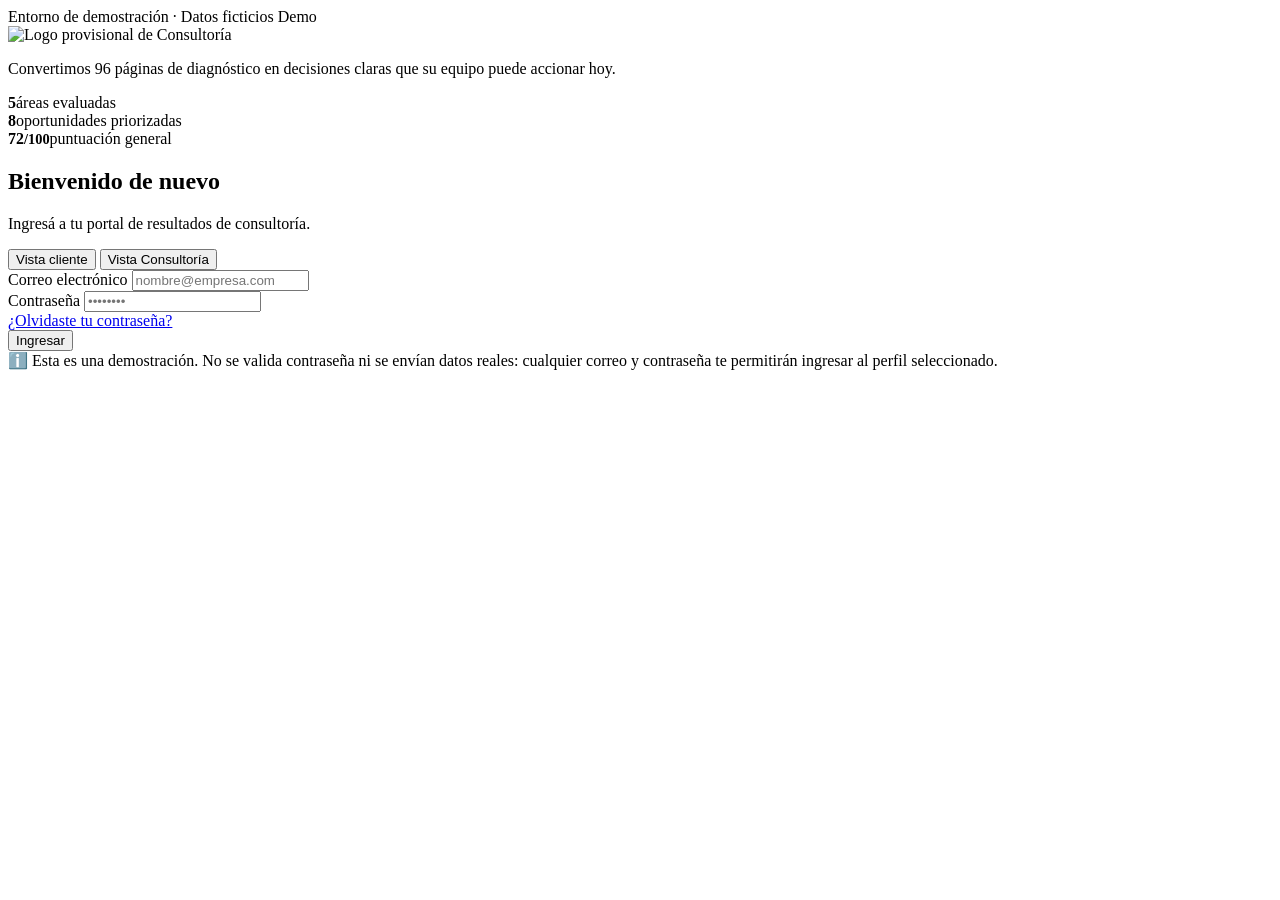
==== index.html @ 8a2e5fbb "Add files via upload" ====
<!DOCTYPE html>
<html lang="es">
<head>
<meta charset="UTF-8">
<meta name="viewport" content="width=device-width, initial-scale=1.0">
<title>Portal de Consultoría · Acceso</title>
<meta name="description" content="Prototipo de acceso al Portal de Consultoría">
<link rel="preconnect" href="https://fonts.googleapis.com">
<link href="https://fonts.googleapis.com/css2?family=Inter:wght@400;500;600;700&family=Manrope:wght@600;700;800&display=swap" rel="stylesheet">
<link rel="stylesheet" href="css/styles.css">
</head>
<body>

<span class="etiqueta-demo-header etiqueta-demo-flotante" role="status">
  <span class="visible-escritorio-badge">Entorno de demostración · Datos ficticios</span>
  <span class="visible-movil-badge">Demo</span>
</span>

<main class="pantalla-acceso">

  <section class="acceso-panel-marca" aria-hidden="false">
    <div class="acceso-marca-logo">
      <img src="assets/logo.svg" alt="Logo provisional de Consultoría">
    </div>

    <p class="acceso-frase">
      Convertimos <span>96 páginas</span> de diagnóstico en decisiones claras que su equipo puede accionar hoy.
    </p>

    <div class="acceso-lista-valores">
      <div><strong>5</strong>áreas evaluadas</div>
      <div><strong>8</strong>oportunidades priorizadas</div>
      <div><strong>72<span style="font-size:0.9rem">/100</span></strong>puntuación general</div>
    </div>
  </section>

  <section class="acceso-panel-formulario">
    <div class="tarjeta-login">
      <h1>Bienvenido de nuevo</h1>
      <p class="subtitulo">Ingresá a tu portal de resultados de consultoría.</p>

      <div class="selector-perfil" role="tablist" aria-label="Seleccionar tipo de acceso">
        <button type="button" id="btn-perfil-cliente" class="activo" role="tab" aria-selected="true">Vista cliente</button>
        <button type="button" id="btn-perfil-admin" role="tab" aria-selected="false">Vista Consultoría</button>
      </div>

      <div id="mensaje-error" class="mensaje-error oculto" role="alert"></div>

      <form id="form-login" novalidate>
        <div class="campo">
          <label for="correo">Correo electrónico</label>
          <input type="email" id="correo" name="correo" placeholder="nombre@empresa.com" autocomplete="username">
        </div>
        <div class="campo">
          <label for="clave">Contraseña</label>
          <input type="password" id="clave" name="clave" placeholder="••••••••" autocomplete="current-password">
        </div>

        <div class="fila-entre">
          <span></span>
          <a href="#" class="enlace-sutil" id="enlace-olvido">¿Olvidaste tu contraseña?</a>
        </div>

        <button type="submit" class="boton boton-primario" id="btn-ingresar">Ingresar</button>
      </form>

      <div class="aviso-demo">
        <span aria-hidden="true">ℹ️</span>
        <span>Esta es una demostración. No se valida contraseña ni se envían datos reales: cualquier correo y contraseña te permitirán ingresar al perfil seleccionado.</span>
      </div>
    </div>
  </section>

</main>

<script src="js/datos-demo.js"></script>
<script src="js/servicios.js"></script>
<script src="js/utilidades.js"></script>
<script src="js/login.js"></script>
</body>
</html>
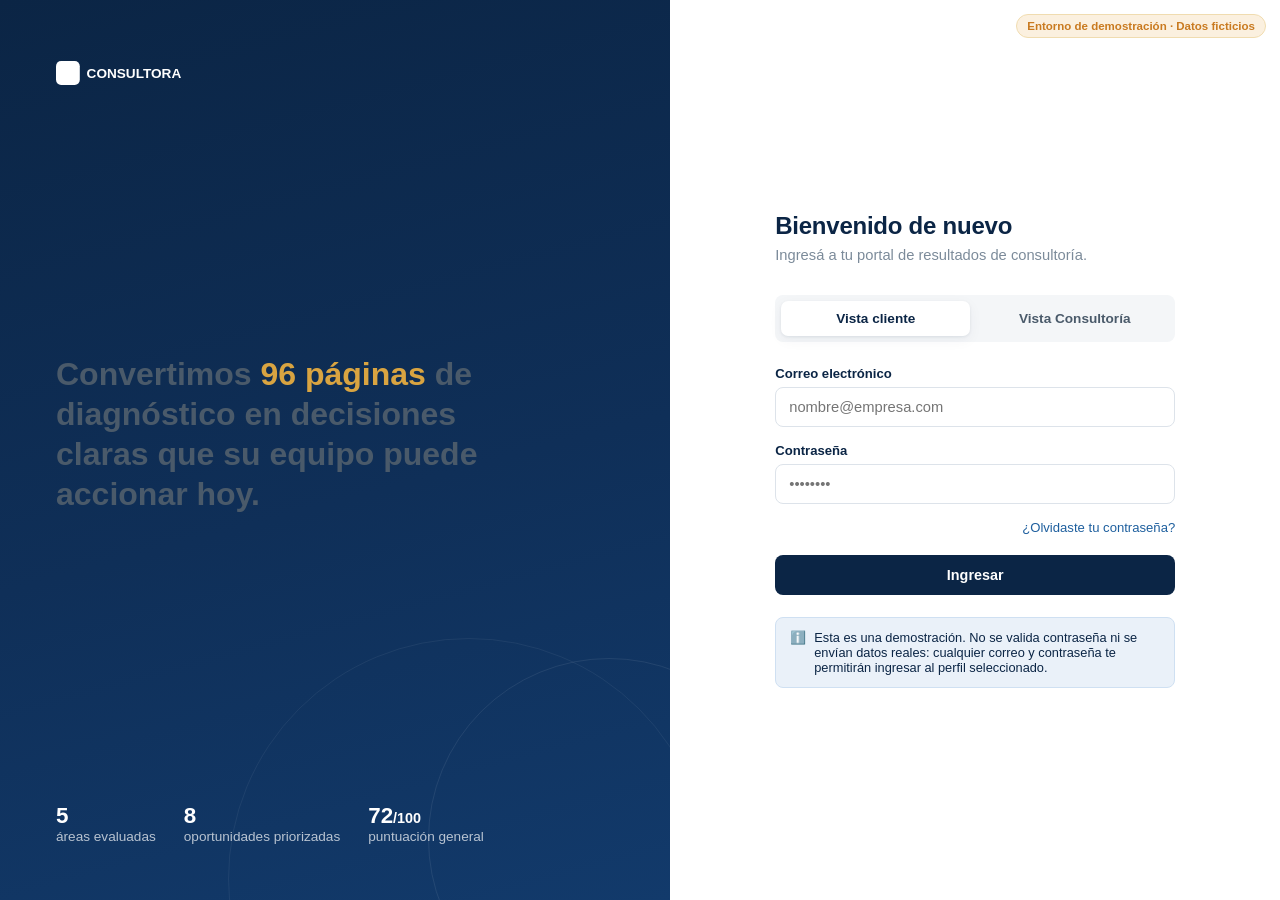
==== commit 046504c0: "Add files via upload" ====
--- a/index.html
+++ b/index.html
@@ -7,7 +7,7 @@
 <meta name="description" content="Prototipo de acceso al Portal de Consultoría">
 <link rel="preconnect" href="https://fonts.googleapis.com">
 <link href="https://fonts.googleapis.com/css2?family=Inter:wght@400;500;600;700&family=Manrope:wght@600;700;800&display=swap" rel="stylesheet">
-<link rel="stylesheet" href="css/styles.css">
+<link rel="stylesheet" href="styles.css">
 </head>
 <body>
 
@@ -20,7 +20,7 @@
 
   <section class="acceso-panel-marca" aria-hidden="false">
     <div class="acceso-marca-logo">
-      <img src="assets/logo.svg" alt="Logo provisional de Consultoría">
+      <img src="logo.svg" alt="Logo provisional de Consultoría">
     </div>
 
     <p class="acceso-frase">
@@ -73,9 +73,9 @@
 
 </main>
 
-<script src="js/datos-demo.js"></script>
-<script src="js/servicios.js"></script>
-<script src="js/utilidades.js"></script>
-<script src="js/login.js"></script>
+<script src="datos-demo.js"></script>
+<script src="servicios.js"></script>
+<script src="utilidades.js"></script>
+<script src="login.js"></script>
 </body>
 </html>
--- a/styles.css
+++ b/styles.css
@@ -0,0 +1,560 @@
+/* ==================================================================
+   PORTAL DE CONSULTORÍA — SISTEMA DE DISEÑO
+   Paleta: azul corporativo oscuro + azul medio + verdes/ámbar/rojo
+   de estado. Tipografía: Manrope (títulos y datos, tipo "instrumento
+   de panel") + Inter (texto general).
+   ================================================================== */
+
+:root {
+  /* Color */
+  --azul-oscuro: #0B2545;
+  --azul-oscuro-2: #0F2F58;
+  --azul-medio: #1E5F9E;
+  --azul-medio-suave: #EAF1F9;
+  --blanco: #FFFFFF;
+  --gris-fondo: #F4F6F8;
+  --gris-borde: #DDE3EA;
+  --gris-texto: #4A5A6A;
+  --gris-texto-suave: #7C8B9A;
+  --verde: #1E8A5F;
+  --verde-fondo: #E7F5EE;
+  --ambar: #C97A20;
+  --ambar-fondo: #FBF0DF;
+  --rojo: #B23A2E;
+  --rojo-fondo: #FBE9E7;
+  --dorado-acento: #D9A441;
+
+  /* Tipografía */
+  --f-display: 'Manrope', 'Segoe UI', sans-serif;
+  --f-texto: 'Inter', 'Segoe UI', sans-serif;
+  --f-datos: 'Manrope', 'Segoe UI', sans-serif;
+
+  /* Layout */
+  --ancho-sidebar: 260px;
+  --alto-header: 68px;
+  --radio: 12px;
+  --radio-chico: 8px;
+  --sombra: 0 1px 3px rgba(11, 37, 69, 0.08), 0 4px 14px rgba(11, 37, 69, 0.05);
+  --sombra-media: 0 8px 24px rgba(11, 37, 69, 0.12);
+  --transicion: 160ms ease;
+}
+
+* { box-sizing: border-box; }
+
+html { scroll-behavior: smooth; }
+
+body {
+  margin: 0;
+  font-family: var(--f-texto);
+  background: var(--gris-fondo);
+  color: var(--azul-oscuro);
+  -webkit-font-smoothing: antialiased;
+}
+
+h1, h2, h3, h4 {
+  font-family: var(--f-display);
+  color: var(--azul-oscuro);
+  margin: 0 0 0.4em 0;
+  letter-spacing: -0.01em;
+}
+
+p { line-height: 1.55; color: var(--gris-texto); margin: 0 0 0.8em 0; }
+
+a { color: var(--azul-medio); }
+
+.dato-cifra { font-family: var(--f-datos); font-variant-numeric: tabular-nums; }
+
+/* Foco visible por teclado */
+a:focus-visible,
+button:focus-visible,
+input:focus-visible,
+select:focus-visible,
+textarea:focus-visible,
+[tabindex]:focus-visible {
+  outline: 3px solid var(--dorado-acento);
+  outline-offset: 2px;
+}
+
+::selection { background: var(--azul-medio); color: var(--blanco); }
+
+/* ==================================================================
+   UTILIDADES
+   ================================================================== */
+.oculto { display: none !important; }
+.solo-lector {
+  position: absolute; width: 1px; height: 1px; padding: 0; margin: -1px;
+  overflow: hidden; clip: rect(0,0,0,0); white-space: nowrap; border: 0;
+}
+.contenedor-vacio {
+  padding: 48px 24px; text-align: center; color: var(--gris-texto-suave);
+  border: 1.5px dashed var(--gris-borde); border-radius: var(--radio);
+  background: var(--blanco);
+}
+.contenedor-vacio svg { margin-bottom: 12px; opacity: 0.6; }
+
+/* ==================================================================
+   ETIQUETA GLOBAL "ENTORNO DE DEMOSTRACIÓN"
+   ================================================================== */
+.etiqueta-demo-header {
+  display: inline-flex; align-items: center; gap: 5px;
+  background: var(--ambar-fondo); color: var(--ambar);
+  border: 1px solid #f0dcb0; font-weight: 700; font-size: 0.72rem;
+  padding: 5px 10px; border-radius: 999px; white-space: nowrap;
+}
+.etiqueta-demo-flotante {
+  position: fixed; top: 14px; right: 14px; z-index: 70;
+}
+.visible-movil-badge { display: none; }
+@media (max-width: 760px) {
+  .visible-escritorio-badge { display: none; }
+  .visible-movil-badge { display: inline; }
+  .etiqueta-demo-header { font-size: 0.66rem; padding: 4px 8px; }
+  .etiqueta-demo-flotante { top: 10px; right: 10px; }
+}
+
+/* ==================================================================
+   PANTALLA DE ACCESO (index.html)
+   ================================================================== */
+.pantalla-acceso {
+  min-height: 100vh;
+  display: grid;
+  grid-template-columns: 1.1fr 1fr;
+  background: var(--azul-oscuro);
+}
+
+.acceso-panel-marca {
+  background: linear-gradient(165deg, var(--azul-oscuro) 0%, var(--azul-oscuro-2) 55%, #123A6B 100%);
+  color: var(--blanco);
+  display: flex;
+  flex-direction: column;
+  justify-content: space-between;
+  padding: 56px;
+  position: relative;
+  overflow: hidden;
+}
+
+.acceso-panel-marca::after {
+  content: '';
+  position: absolute;
+  right: -120px; bottom: -120px;
+  width: 360px; height: 360px;
+  border-radius: 50%;
+  border: 1px solid rgba(255,255,255,0.08);
+}
+.acceso-panel-marca::before {
+  content: '';
+  position: absolute;
+  right: -40px; bottom: -220px;
+  width: 480px; height: 480px;
+  border-radius: 50%;
+  border: 1px solid rgba(255,255,255,0.06);
+}
+
+.acceso-marca-logo { display: flex; align-items: center; gap: 12px; }
+.acceso-marca-logo img { height: 34px; filter: brightness(0) invert(1); }
+
+.acceso-frase {
+  font-family: var(--f-display);
+  font-size: 2rem;
+  font-weight: 700;
+  max-width: 460px;
+  line-height: 1.25;
+  position: relative;
+  z-index: 1;
+}
+.acceso-frase span { color: var(--dorado-acento); }
+
+.acceso-lista-valores {
+  display: flex; gap: 28px; flex-wrap: wrap;
+  position: relative; z-index: 1;
+}
+.acceso-lista-valores div { font-size: 0.85rem; color: rgba(255,255,255,0.7); }
+.acceso-lista-valores strong { display: block; font-family: var(--f-datos); font-size: 1.4rem; color: var(--blanco); }
+
+.acceso-panel-formulario {
+  background: var(--blanco);
+  display: flex;
+  align-items: center;
+  justify-content: center;
+  padding: 40px 24px;
+}
+
+.tarjeta-login {
+  width: 100%;
+  max-width: 400px;
+}
+
+.tarjeta-login h1 { font-size: 1.5rem; margin-bottom: 4px; }
+.tarjeta-login .subtitulo { color: var(--gris-texto-suave); font-size: 0.92rem; margin-bottom: 28px; }
+
+.selector-perfil {
+  display: grid;
+  grid-template-columns: 1fr 1fr;
+  gap: 10px;
+  margin-bottom: 24px;
+  background: var(--gris-fondo);
+  padding: 6px;
+  border-radius: var(--radio-chico);
+}
+.selector-perfil button {
+  border: none; background: transparent; padding: 10px 8px;
+  border-radius: 7px; font-family: var(--f-texto); font-weight: 600;
+  font-size: 0.85rem; color: var(--gris-texto); cursor: pointer;
+  transition: all var(--transicion);
+}
+.selector-perfil button.activo {
+  background: var(--blanco); color: var(--azul-oscuro); box-shadow: var(--sombra);
+}
+
+.campo { margin-bottom: 16px; }
+.campo label {
+  display: block; font-size: 0.82rem; font-weight: 600; color: var(--azul-oscuro);
+  margin-bottom: 6px;
+}
+.campo input, .campo select, .campo textarea {
+  width: 100%; padding: 11px 13px; border-radius: var(--radio-chico);
+  border: 1.5px solid var(--gris-borde); font-family: var(--f-texto);
+  font-size: 0.92rem; background: var(--blanco); color: var(--azul-oscuro);
+  transition: border-color var(--transicion);
+}
+.campo input:focus, .campo select:focus, .campo textarea:focus {
+  border-color: var(--azul-medio); outline: none;
+}
+.campo .ayuda { font-size: 0.78rem; color: var(--gris-texto-suave); margin-top: 4px; }
+
+.fila-entre { display: flex; justify-content: space-between; align-items: center; margin: 4px 0 20px; }
+.enlace-sutil { font-size: 0.82rem; color: var(--azul-medio); text-decoration: none; }
+.enlace-sutil:hover { text-decoration: underline; }
+
+.boton {
+  display: inline-flex; align-items: center; justify-content: center; gap: 8px;
+  font-family: var(--f-texto); font-weight: 700; font-size: 0.9rem;
+  padding: 12px 20px; border-radius: var(--radio-chico); border: none;
+  cursor: pointer; transition: transform var(--transicion), box-shadow var(--transicion), background var(--transicion);
+}
+.boton:active { transform: translateY(1px); }
+.boton-primario { background: var(--azul-oscuro); color: var(--blanco); width: 100%; }
+.boton-primario:hover { background: var(--azul-medio); }
+.boton-secundario { background: var(--blanco); color: var(--azul-oscuro); border: 1.5px solid var(--gris-borde); }
+.boton-secundario:hover { border-color: var(--azul-medio); color: var(--azul-medio); }
+.boton-destacado { background: var(--dorado-acento); color: var(--azul-oscuro); }
+.boton-destacado:hover { filter: brightness(1.06); }
+.boton-texto { background: transparent; color: var(--azul-medio); padding: 8px 4px; }
+.boton-peligro { background: var(--rojo); color: var(--blanco); }
+.boton:disabled { opacity: 0.55; cursor: not-allowed; }
+
+.aviso-demo {
+  margin-top: 22px; padding: 12px 14px; border-radius: var(--radio-chico);
+  background: var(--azul-medio-suave); color: var(--azul-oscuro);
+  font-size: 0.8rem; display: flex; gap: 8px; align-items: flex-start;
+  border: 1px solid #cfe0f2;
+}
+
+.mensaje-error {
+  background: var(--rojo-fondo); color: var(--rojo); border: 1px solid #f0c9c4;
+  padding: 10px 12px; border-radius: var(--radio-chico); font-size: 0.84rem;
+  margin-bottom: 16px;
+}
+
+/* ==================================================================
+   LAYOUT DE APLICACIÓN (cliente.html / administracion.html)
+   ================================================================== */
+.app-shell { display: flex; min-height: 100vh; }
+
+.sidebar {
+  width: var(--ancho-sidebar);
+  background: var(--azul-oscuro);
+  color: rgba(255,255,255,0.85);
+  position: fixed; top: 0; left: 0; bottom: 0;
+  display: flex; flex-direction: column;
+  z-index: 40;
+  transition: transform var(--transicion);
+}
+
+.sidebar-marca {
+  display: flex; align-items: center; gap: 10px;
+  padding: 20px 22px; border-bottom: 1px solid rgba(255,255,255,0.08);
+}
+.sidebar-marca img { height: 26px; filter: brightness(0) invert(1); }
+.sidebar-marca span { font-family: var(--f-display); font-weight: 800; font-size: 0.95rem; color: var(--blanco); }
+
+.sidebar-nav { flex: 1; overflow-y: auto; padding: 14px 12px; }
+.sidebar-nav a {
+  display: flex; align-items: center; gap: 12px;
+  padding: 10px 12px; border-radius: 8px; text-decoration: none;
+  color: rgba(255,255,255,0.72); font-size: 0.88rem; font-weight: 600;
+  margin-bottom: 2px; transition: background var(--transicion), color var(--transicion);
+}
+.sidebar-nav a svg { flex-shrink: 0; opacity: 0.85; }
+.sidebar-nav a:hover { background: rgba(255,255,255,0.06); color: var(--blanco); }
+.sidebar-nav a.activo { background: rgba(255,255,255,0.12); color: var(--blanco); }
+.sidebar-nav a.activo svg { opacity: 1; }
+
+.sidebar-pie {
+  padding: 16px 22px; border-top: 1px solid rgba(255,255,255,0.08);
+  font-size: 0.76rem; color: rgba(255,255,255,0.45);
+}
+.sidebar-pie button { color: rgba(255,255,255,0.7); background: none; border: none; cursor: pointer; font-size: 0.78rem; font-weight: 700; padding: 0; }
+.sidebar-pie button:hover { color: var(--blanco); }
+
+.area-principal {
+  margin-left: var(--ancho-sidebar);
+  flex: 1;
+  min-width: 0;
+  display: flex;
+  flex-direction: column;
+}
+
+.header-superior {
+  height: var(--alto-header);
+  background: var(--blanco);
+  border-bottom: 1px solid var(--gris-borde);
+  display: flex; align-items: center; justify-content: space-between;
+  padding: 0 26px;
+  position: sticky; top: 0; z-index: 30;
+}
+
+.header-contexto { display: flex; align-items: center; gap: 10px; font-size: 0.86rem; color: var(--gris-texto); }
+.header-contexto strong { color: var(--azul-oscuro); }
+.header-contexto .separador { color: var(--gris-borde); }
+
+.boton-menu-movil {
+  display: none; background: none; border: none; cursor: pointer;
+  color: var(--azul-oscuro); padding: 6px;
+}
+
+.header-acciones { display: flex; align-items: center; gap: 18px; }
+.boton-icono {
+  position: relative; background: none; border: none; cursor: pointer;
+  color: var(--gris-texto); padding: 6px; border-radius: 8px;
+  display: flex; transition: background var(--transicion);
+}
+.boton-icono:hover { background: var(--gris-fondo); color: var(--azul-oscuro); }
+.punto-notificacion {
+  position: absolute; top: 2px; right: 2px; width: 8px; height: 8px;
+  border-radius: 50%; background: var(--rojo); border: 2px solid var(--blanco);
+}
+
+.usuario-chip { display: flex; align-items: center; gap: 10px; }
+.usuario-avatar {
+  width: 34px; height: 34px; border-radius: 50%; background: var(--azul-medio-suave);
+  color: var(--azul-oscuro); display: flex; align-items: center; justify-content: center;
+  font-weight: 800; font-size: 0.85rem; font-family: var(--f-display);
+}
+.usuario-nombre { font-size: 0.85rem; font-weight: 700; color: var(--azul-oscuro); line-height: 1.1; }
+.usuario-cargo { font-size: 0.74rem; color: var(--gris-texto-suave); }
+
+.contenido-pagina { padding: 26px; max-width: 1280px; width: 100%; margin: 0 auto; }
+
+.fondo-superposicion {
+  display: none; position: fixed; inset: 0; background: rgba(11,37,69,0.45); z-index: 35;
+}
+
+/* ==================================================================
+   ENCABEZADOS DE SECCIÓN Y TARJETAS
+   ================================================================== */
+.encabezado-seccion {
+  display: flex; justify-content: space-between; align-items: flex-end;
+  flex-wrap: wrap; gap: 12px; margin-bottom: 20px;
+}
+.encabezado-seccion .eyebrow {
+  text-transform: uppercase; letter-spacing: 0.08em; font-size: 0.72rem;
+  font-weight: 800; color: var(--azul-medio); margin-bottom: 4px; display: block;
+}
+.encabezado-seccion h1 { font-size: 1.5rem; }
+.encabezado-seccion p { margin: 0; font-size: 0.88rem; }
+
+.tarjeta {
+  background: var(--blanco); border: 1px solid var(--gris-borde);
+  border-radius: var(--radio); box-shadow: var(--sombra);
+  padding: 22px;
+}
+
+.grid-tarjetas { display: grid; gap: 16px; }
+.grid-2 { grid-template-columns: repeat(2, 1fr); }
+.grid-3 { grid-template-columns: repeat(3, 1fr); }
+.grid-4 { grid-template-columns: repeat(4, 1fr); }
+
+/* Panel KPI estilo "instrumento" con tipografía tabular */
+.panel-kpi {
+  background: var(--blanco); border: 1px solid var(--gris-borde);
+  border-radius: var(--radio); padding: 18px 20px; box-shadow: var(--sombra);
+  display: flex; flex-direction: column; gap: 6px; position: relative;
+  border-top: 3px solid var(--azul-medio);
+}
+.panel-kpi.tono-verde { border-top-color: var(--verde); }
+.panel-kpi.tono-ambar { border-top-color: var(--ambar); }
+.panel-kpi.tono-rojo { border-top-color: var(--rojo); }
+.panel-kpi .etiqueta { font-size: 0.76rem; color: var(--gris-texto-suave); font-weight: 700; text-transform: uppercase; letter-spacing: 0.04em; }
+.panel-kpi .valor { font-family: var(--f-datos); font-size: 2.1rem; font-weight: 800; color: var(--azul-oscuro); font-variant-numeric: tabular-nums; }
+.panel-kpi .detalle { font-size: 0.78rem; color: var(--gris-texto-suave); }
+
+/* Etiquetas de estado */
+.etiqueta-estado {
+  display: inline-flex; align-items: center; gap: 6px;
+  padding: 4px 10px; border-radius: 999px; font-size: 0.74rem;
+  font-weight: 700; white-space: nowrap;
+}
+.etiqueta-estado::before { content: ''; width: 6px; height: 6px; border-radius: 50%; background: currentColor; }
+.estado-positivo { background: var(--verde-fondo); color: var(--verde); }
+.estado-alerta { background: var(--ambar-fondo); color: var(--ambar); }
+.estado-critico { background: var(--rojo-fondo); color: var(--rojo); }
+.estado-neutro { background: var(--gris-fondo); color: var(--gris-texto); }
+.estado-info { background: var(--azul-medio-suave); color: var(--azul-medio); }
+
+/* Barra de progreso */
+.barra-progreso {
+  width: 100%; height: 8px; background: var(--gris-fondo); border-radius: 99px; overflow: hidden;
+}
+.barra-progreso > span { display: block; height: 100%; background: var(--azul-medio); border-radius: 99px; transition: width 400ms ease; }
+.barra-progreso.completa > span { background: var(--verde); }
+.barra-progreso.bloqueada > span { background: var(--rojo); }
+
+/* Chips de prioridad */
+.chip-prioridad { padding: 3px 9px; border-radius: 6px; font-size: 0.72rem; font-weight: 700; }
+.prioridad-alta, .prioridad-accion-inmediata { background: var(--rojo-fondo); color: var(--rojo); }
+.prioridad-media, .prioridad-proyecto-prioritario { background: var(--ambar-fondo); color: var(--ambar); }
+.prioridad-baja, .prioridad-mejora-futura { background: var(--gris-fondo); color: var(--gris-texto); }
+.prioridad-mejora-rapida { background: var(--azul-medio-suave); color: var(--azul-medio); }
+
+/* ==================================================================
+   FILTROS
+   ================================================================== */
+.barra-filtros {
+  display: flex; gap: 10px; flex-wrap: wrap; align-items: center;
+  background: var(--blanco); border: 1px solid var(--gris-borde);
+  border-radius: var(--radio); padding: 14px 16px; margin-bottom: 20px;
+}
+.barra-filtros select, .barra-filtros input[type="search"] {
+  padding: 8px 12px; border-radius: 8px; border: 1.5px solid var(--gris-borde);
+  font-family: var(--f-texto); font-size: 0.84rem; background: var(--gris-fondo);
+  color: var(--azul-oscuro);
+}
+.barra-filtros label { font-size: 0.78rem; font-weight: 700; color: var(--gris-texto-suave); margin-right: -4px; }
+.barra-filtros .grupo-filtro { display: flex; align-items: center; gap: 6px; }
+.conmutador-vista { margin-left: auto; display: flex; gap: 4px; background: var(--gris-fondo); padding: 4px; border-radius: 8px; }
+.conmutador-vista button { border: none; background: transparent; padding: 6px 12px; border-radius: 6px; cursor: pointer; font-size: 0.8rem; font-weight: 700; color: var(--gris-texto); }
+.conmutador-vista button.activo { background: var(--blanco); color: var(--azul-oscuro); box-shadow: var(--sombra); }
+
+/* ==================================================================
+   TARJETAS DE FORTALEZA / OPORTUNIDAD / DOCUMENTO
+   ================================================================== */
+.tarjeta-item { display: flex; flex-direction: column; gap: 10px; }
+.tarjeta-item .encabezado-item { display: flex; justify-content: space-between; gap: 10px; align-items: flex-start; }
+.tarjeta-item h3 { font-size: 1.02rem; }
+.tarjeta-item .meta-linea { display: flex; gap: 8px; flex-wrap: wrap; font-size: 0.76rem; color: var(--gris-texto-suave); }
+.tarjeta-item .campo-mini { font-size: 0.82rem; }
+.tarjeta-item .campo-mini strong { display: block; color: var(--azul-oscuro); font-size: 0.74rem; text-transform: uppercase; letter-spacing: 0.03em; margin-bottom: 2px; }
+.tarjeta-item .pie-item { display: flex; justify-content: space-between; align-items: center; margin-top: 6px; padding-top: 12px; border-top: 1px solid var(--gris-borde); }
+
+.referencia-informe { font-size: 0.76rem; color: var(--gris-texto-suave); display: inline-flex; align-items: center; gap: 5px; }
+
+/* Tabla genérica */
+.tabla-envoltorio { overflow-x: auto; }
+table.tabla-datos { width: 100%; border-collapse: collapse; font-size: 0.86rem; }
+table.tabla-datos th {
+  text-align: left; font-size: 0.72rem; text-transform: uppercase; letter-spacing: 0.04em;
+  color: var(--gris-texto-suave); padding: 10px 14px; border-bottom: 2px solid var(--gris-borde);
+  white-space: nowrap;
+}
+table.tabla-datos td { padding: 12px 14px; border-bottom: 1px solid var(--gris-borde); color: var(--azul-oscuro); vertical-align: middle; }
+table.tabla-datos tr:hover td { background: var(--gris-fondo); }
+table.tabla-datos tr:last-child td { border-bottom: none; }
+
+/* ==================================================================
+   MODAL
+   ================================================================== */
+.fondo-modal {
+  display: none; position: fixed; inset: 0; background: rgba(11,37,69,0.55);
+  z-index: 60; align-items: center; justify-content: center; padding: 20px;
+}
+.fondo-modal.visible { display: flex; }
+.modal {
+  background: var(--blanco); border-radius: var(--radio); width: 100%; max-width: 560px;
+  max-height: 90vh; overflow-y: auto; box-shadow: var(--sombra-media);
+}
+.modal-encabezado {
+  display: flex; justify-content: space-between; align-items: center;
+  padding: 20px 24px; border-bottom: 1px solid var(--gris-borde); position: sticky; top: 0; background: var(--blanco);
+}
+.modal-encabezado h2 { font-size: 1.1rem; margin: 0; }
+.modal-cerrar { background: none; border: none; cursor: pointer; color: var(--gris-texto-suave); padding: 4px; }
+.modal-cerrar:hover { color: var(--azul-oscuro); }
+.modal-cuerpo { padding: 20px 24px; }
+.modal-pie { display: flex; justify-content: flex-end; gap: 10px; padding: 16px 24px; border-top: 1px solid var(--gris-borde); }
+
+.fila-2 { display: grid; grid-template-columns: 1fr 1fr; gap: 14px; }
+
+.confirmacion-envio {
+  display: flex; flex-direction: column; align-items: center; text-align: center;
+  padding: 12px 0 6px; gap: 10px;
+}
+.confirmacion-envio svg { color: var(--verde); }
+
+/* ==================================================================
+   CHAT / ASISTENTE IA
+   ================================================================== */
+.layout-chat { display: grid; grid-template-columns: 260px 1fr; gap: 20px; align-items: start; }
+.panel-sugeridas { display: flex; flex-direction: column; gap: 8px; }
+.panel-sugeridas button {
+  text-align: left; background: var(--blanco); border: 1px solid var(--gris-borde);
+  border-radius: 10px; padding: 11px 13px; font-size: 0.82rem; color: var(--azul-oscuro);
+  cursor: pointer; transition: border-color var(--transicion), background var(--transicion);
+}
+.panel-sugeridas button:hover { border-color: var(--azul-medio); background: var(--azul-medio-suave); }
+
+.ventana-chat { display: flex; flex-direction: column; height: 560px; }
+.chat-etiqueta-demo {
+  align-self: flex-start; background: var(--ambar-fondo); color: var(--ambar);
+  font-size: 0.74rem; font-weight: 700; padding: 5px 10px; border-radius: 999px; margin-bottom: 14px;
+}
+.chat-mensajes { flex: 1; overflow-y: auto; display: flex; flex-direction: column; gap: 14px; padding-right: 4px; }
+
+.mensaje-chat { max-width: 78%; display: flex; flex-direction: column; gap: 4px; }
+.mensaje-chat.usuario { align-self: flex-end; align-items: flex-end; }
+.mensaje-chat.asistente { align-self: flex-start; align-items: flex-start; }
+.burbuja {
+  padding: 12px 15px; border-radius: 14px; font-size: 0.9rem; line-height: 1.5;
+}
+.mensaje-chat.usuario .burbuja { background: var(--azul-oscuro); color: var(--blanco); border-bottom-right-radius: 4px; }
+.mensaje-chat.asistente .burbuja { background: var(--gris-fondo); color: var(--azul-oscuro); border-bottom-left-radius: 4px; }
+.fuente-respuesta {
+  font-size: 0.74rem; color: var(--gris-texto-suave); display: flex; align-items: center; gap: 6px;
+}
+.fuente-respuesta button { background: none; border: none; color: var(--azul-medio); font-weight: 700; cursor: pointer; font-size: 0.74rem; padding: 0; }
+
+.form-chat { display: flex; gap: 10px; margin-top: 14px; }
+.form-chat input { flex: 1; padding: 12px 14px; border-radius: 10px; border: 1.5px solid var(--gris-borde); font-size: 0.9rem; }
+.form-chat button { border-radius: 10px; }
+
+/* ==================================================================
+   RESPONSIVE
+   ================================================================== */
+@media (max-width: 980px) {
+  .grid-4 { grid-template-columns: repeat(2, 1fr); }
+  .grid-3 { grid-template-columns: repeat(2, 1fr); }
+  .layout-chat { grid-template-columns: 1fr; }
+  .panel-sugeridas { flex-direction: row; overflow-x: auto; }
+  .panel-sugeridas button { flex: 0 0 auto; }
+}
+
+@media (max-width: 760px) {
+  .pantalla-acceso { grid-template-columns: 1fr; }
+  .acceso-panel-marca { padding: 32px 24px; min-height: 220px; }
+  .acceso-frase { font-size: 1.3rem; }
+  .acceso-lista-valores { display: none; }
+
+  .sidebar { transform: translateX(-100%); width: 84%; max-width: 300px; }
+  .sidebar.abierta { transform: translateX(0); }
+  .fondo-superposicion.visible { display: block; }
+  .area-principal { margin-left: 0; }
+  .boton-menu-movil { display: flex; }
+  .header-contexto .oculto-movil { display: none; }
+  .usuario-nombre, .usuario-cargo { display: none; }
+
+  .grid-2, .grid-3, .grid-4 { grid-template-columns: 1fr; }
+  .fila-2 { grid-template-columns: 1fr; }
+  .contenido-pagina { padding: 18px; }
+  .barra-filtros { flex-direction: column; align-items: stretch; }
+  .conmutador-vista { margin-left: 0; }
+}
